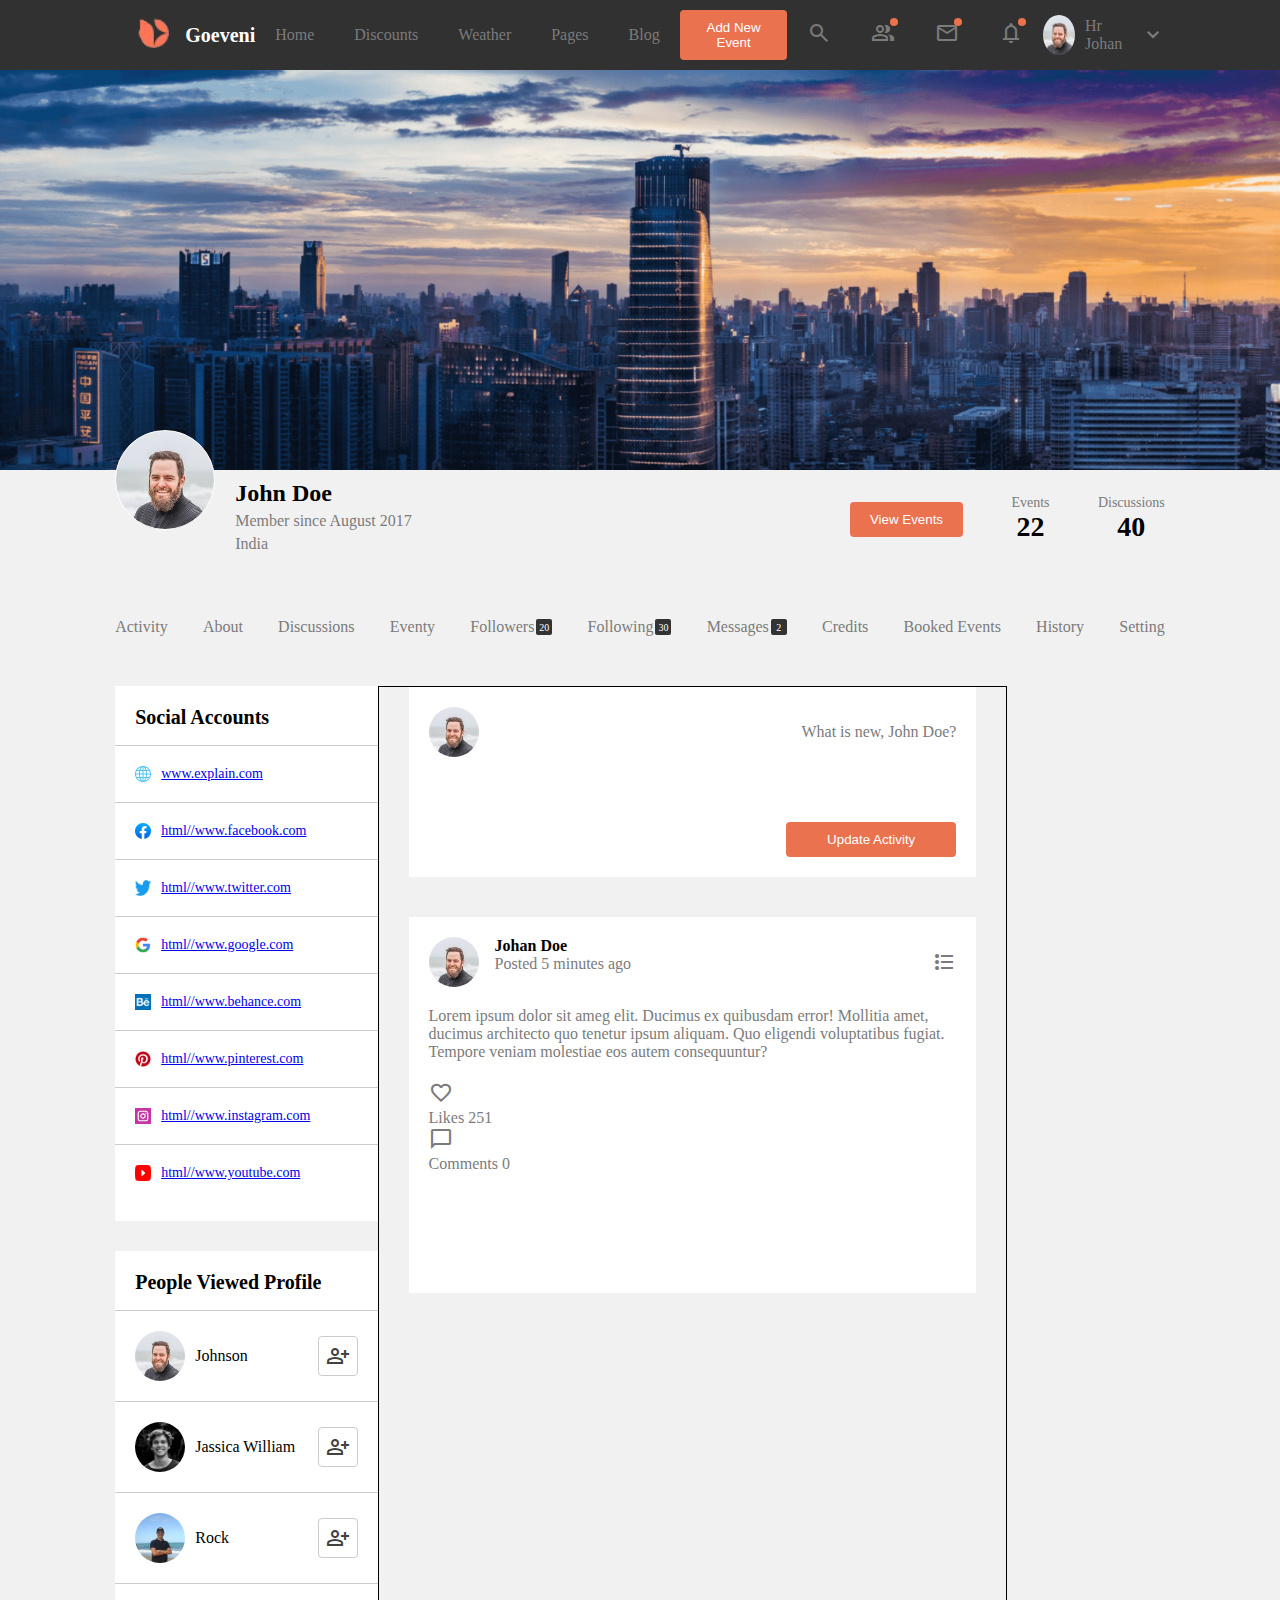
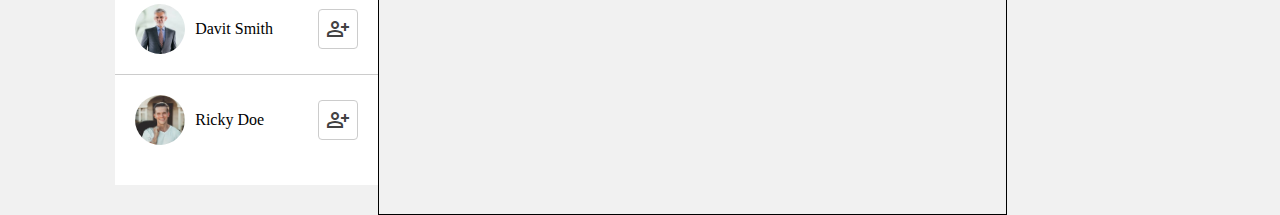
==== web7/index.html @ 12d571eb "Study cases" ====
<!DOCTYPE html>
<html lang="en">
  <head>
    <meta charset="UTF-8" />
    <meta name="viewport" content="width=device-width, initial-scale=1.0" />
    <title>web7</title>
    <link rel="stylesheet" href="assets/styles.css" />
    <link rel="stylesheet" href="assets/color.css" />
    <link
      rel="stylesheet"
      href="https://fonts.googleapis.com/css2?family=Material+Symbols+Outlined:opsz,wght,FILL,GRAD@20..48,100..700,0..1,-50..200"
    />
  </head>
  <body>
    <div class="container">
      <div class="topHeader">
        <div class="header color-1">
          <div class="logo">
            <img src="./assets/images/logo.png" alt="logo" />
            <h1>Goeveni</h1>
          </div>
          <div class="menu">
            <ul class="color-2">
              <li>Home</li>
              <li>Discounts</li>
              <li>Weather</li>
              <li>Pages</li>
              <li>Blog</li>
            </ul>
          </div>
          <div class="button">
            <button>Add New Event</button>
          </div>
          <div class="nav">
            <ul class="color-2">
              <li><span class="material-symbols-outlined"> search </span></li>
              <li>
                <div class="circle"></div>
                <span class="material-symbols-outlined"> group </span>
              </li>
              <li>
                <div class="circle"></div>
                <span class="material-symbols-outlined"> mail </span>
              </li>
              <li>
                <div class="circle"></div>
                <span class="material-symbols-outlined"> notifications </span>
              </li>
            </ul>
          </div>
          <div class="profile color-2">
            <div class="profilePhoto"></div>
            <p>Hr Johan</p>
            <span class="material-symbols-outlined"> keyboard_arrow_down </span>
          </div>
        </div>
      </div>
      <div class="background"></div>
      <div class="middle-container">
        <div class="profile-container">
          <div class="left-side">
            <div class="profilePhoto"></div>
            <div class="profile-info">
              <h1>John Doe</h1>
              <p class="color-2">Member since August 2017</p>
              <p class="color-2">India</p\>
            </div>
          </div>
          <div class="right-side">
            <div class="button-container">
              <button>View Events</button>
            </div>
            <div class="box">
              <p class="color-2">Events</p>
              <h1>22</h1>
            </div>
            <div class="box">
              <p class="color-2">Discussions</p>
              <h1>40</h1>
            </div>
          </div>
        </div>
        <div class="about-container">
          <ul class="color-2">
            <li>Activity</li>
            <li>About</li>
            <li>Discussions</li>
            <li>Eventy</li>
            <li>Followers
              <div class="counter"><p class="color-1">20</p></div>
            </li>
            <li>Following 
              <div class="counter"><p class="color-1">30</p></div>
            </li>
            <li>Messages
              <div class="counter"><p class="color-1">2</p></div>
            </li>
            <li>Credits</li>
            <li>Booked Events</li>
            <li>History</li>
            <li>Setting</li>
          </ul>
        </div>
        <div class="main">
          <div class="left">
                      <div class="left-container">
            <h2>Social Accounts</h2>
            <ul>
              <li><img src="./assets/images/social media/internet-54.png" alt=""><a href="#">www.explain.com</a></li>
              <li><img src="./assets/images/social media/facebook.png" alt=""><a href="#">html//www.facebook.com</a></li>
              <li><img src="./assets/images/social media/twitter.png" alt=""><a href="#">html//www.twitter.com</a></li>
              <li><img src="./assets/images/social media/googlr.png" alt=""><a href="#">html//www.google.com</a></li>
              <li><img src="./assets/images/social media/behance.png" alt=""><a href="#">html//www.behance.com</a></li>
              <li><img src="./assets/images/social media/pinteres.png" alt=""><a href="#">html//www.pinterest.com</a></li>
              <li><img src="./assets/images/social media/instagram.svg" alt=""><a href="#">html//www.instagram.com</a></li>
              <li><img src="./assets/images/social media/YouTube_full-color_icon_(2017).svg.png" alt=""><a href="#">html//www.youtube.com</a></li>
            </ul>
          </div>
                    <div class="left-container left-container-2">
            <h2>People Viewed Profile</h2>
            <ul>
             <li> <div class="box"> <img src="./assets/images/profile/photo.jpg" alt=""> 
              <p>Johnson</p></div>
               <div class="icon"><span class="material-symbols-outlined">
              person_add
              </span></div>
            </li>
            <li>
              <div class="box"> <img src="./assets/images/profile/2.jpg" alt=""> 
                <p>Jassica William</p></div>
               <div class="icon"><span class="material-symbols-outlined">
              person_add
              </span></div>
            </li>
            <li>
              <div class="box">  <img src="./assets/images/profile/3.jpg" alt=""> 
                <p>Rock</p></div>
               <div class="icon"><span class="material-symbols-outlined">
              person_add
              </span></div>
            </li>
            <li>
              <div class="box"><img src="./assets/images/profile/4.jpg" alt=""> <p>Davit Smith</p>
              </div>
               <div class="icon"><span class="material-symbols-outlined">
              person_add
              </span></div>
            </li>
            <li>
              <div class="box"><img src="./assets/images/profile/5.jpg" alt=""> 
                <p>Ricky Doe</p></div>
              
               <div class="icon"><span class="material-symbols-outlined">
              person_add
              </span></div>
            </li>
            </ul>
          </div>
          </div>
        <div class="middle">
          <div class="middle-content">
            <div class="top">
              <img src="./assets/images/profile/photo.jpg" alt="">
              <p class="color-2">What is new, John Doe?</p>
            </div>
            <div class="button-container">
              <button>Update Activity</button>
            </div>
          </div>
               <div class="middle-content">
            <div class="top">
              <div class="profile-info">
                <img src="./assets/images/profile/photo.jpg" alt="">
              <div class="info">
                 <h4>Johan Doe</h4>
              <p class="color-2">Posted 5 minutes ago</p>
              </div>
              </div>
              <span class="material-symbols-outlined color-2">
format_list_bulleted
</span>
            </div>
            <div class="middle-context">
            <p class="color-2">Lorem ipsum dolor sit ameg elit. Ducimus ex quibusdam error! Mollitia amet, ducimus architecto quo tenetur ipsum aliquam. Quo eligendi voluptatibus fugiat. Tempore veniam molestiae eos autem consequuntur?</p>
            </div>
            <div class="bottom">
              <div class="left-side">
                <div class="box">
<span class="material-symbols-outlined color-2">
favorite
</span>                  <p class="color-2">Likes 251</p>
                </div>
                <div class="box">
                  <span class="material-symbols-outlined color-2">
chat_bubble</span>                  <p class="color-2">Comments 0</p>
                </div>
          </div>
            </div>
          </div>
        </div>

        </div>
      </div>
    </div>
  </body>
</html>
---- web7/assets/styles.css ----
* {
  margin: 0;
  padding: 0;
  box-sizing: border-box;
}

.container {
  margin: auto;
  width: 100%;
}

.topHeader {
  background-color: #313131;
}

.header {
  width: 82%;
  margin: auto;
  display: flex;
  align-items: center;
  justify-content: space-between;
  padding: 10px 0px;
}

.header ul {
  display: flex;
  align-items: center;
  justify-content: space-between;
  list-style: none;
  padding: 4px 0px;
}

.header ul li {
  margin-left: 20px;
  margin-right: 20px;
  position: relative;
  cursor: pointer;
}

.header .logo {
  display: flex;
  align-items: center;
}

.header .logo h1 {
  font-size: 20px;
}

.header .logo img {
  width: 70px;
  height: 50px;
}

.header .menu {
  display: flex;
  align-items: center;
}


button {
  width: 100%;
  border: none;
  outline: none;
  background-color: #ea724f;
  color: white;
  padding: 10px 20px;
  border-radius: 4px;
  cursor: pointer;
}

.topHeader .header .nav .circle {
  width: 8px;
  height: 8px;
  background-color: #ea724f;
  border-radius: 50%;
  position: absolute;
  right: -3px;
  top: -3px;
}
.header .profile {
  display: flex;
  align-items: center;
  justify-content: space-between;
  gap: 10px;
}

.header .profile .profilePhoto {
  background-image: url("./images/profile/photo.jpg");
  background-position: center;
  background-size: cover;
  width: 40px;
  height: 40px;
  border-radius: 50%;
}

.background {
  background-image: url("./images/backgorund.png");
  background-position: center;
  background-size: cover;
  width: 100%;
  height: 100%;
  padding: 200px 0px;
}

.middle-container {
  width: 100%;
  background-color: #f1f1f1;
}

.middle-container .profile-container {
  width: 82%;
  margin: auto;
  display: flex;
  align-items: center;
  justify-content: space-between;
  position: relative;
  padding: 10px 0px;
}

.middle-container .profile-container .right-side {
  display: flex;
  align-items: center;
  justify-content: space-between;
  width: 30%;
}

.middle-container .profile-container .right-side .box {
  display: flex;
  flex-direction: column;
  align-items: center;
}

.middle-container .profile-container .right-side .box {
  font-size: 14px;
}

.middle-container .profile-container .profilePhoto {
  background-image: url("./images/profile/photo.jpg");
  background-position: center;
  background-size: cover;
  width: 100px;
  height: 100px;
  border-radius: 50%;
  border: 1px solid white;
  position: absolute;
  top: -40px;
}
.middle-container .profile-container .profile-info {
  margin-left: 120px;
}

.middle-container .profile-container .profile-info p {
  margin: 5px 0px;
}

.middle-container .profile-container .profile-info h1 {
  font-size: 24px;
}

.middle-container .about-container {
  padding: 50px 0px;
  margin: auto;
  width: 82%;
}

.middle-container .about-container ul {
  list-style: none;
  display: flex;
  justify-content: space-between;
  align-items: center;
  margin: auto;
}
.middle-container .about-container ul li {
  display: flex;
  justify-content: space-between;
  align-items: center;
  cursor: pointer;
}

.about-container ul li:hover {
  color: #424242;
  border-bottom: 1px solid black;
}

.middle-container .about-container ul li .counter {
  display: flex;
  justify-content: center;
  align-items: center;
  background-color: #333333;
  width: 16px;
  height: 16px;
  border-radius: 2px;
  margin-left: 2px;
}

.middle-container .about-container ul li .counter p {
  font-size: 10px;
}

/* main */
.main {
  display: flex;
  width: 82%;
  margin: auto;
}


.left {
  width: 25%;
}
/* left continaer */
.middle-container .main .left .left-container {
  /* width: 25%; */
  padding: 20px 0px;
  background-color: white;
  margin-bottom: 30px;
}

.middle-container .main .left .left-container ul {
  list-style: none;
}

.middle-container .main .left .left-container li {
  padding: 20px 20px;
  border-top: 1px solid #cccccc;
  display: flex;
  align-items: center;
  
}

.middle-container .main .left .left-container h2 {
  font-size: 20px;
  margin-bottom: 16px;
  padding: 0px 20px;
}

.middle-container .main .left .left-container li a {
  font-size: 14px;
}

.middle-container .main .left .left-container li img {
  width: 16px;
  height: 16px;
  margin-right: 10px;
}

/* second left conintaer */

.middle-container .main .left .left-container-2 li {
  justify-content: space-between;
}

.middle-container .main .left .left-container-2 li .box {
  display: flex;
  align-items: center;
}

.middle-container .main .left .left-container-2 li .icon {
  width: 40px;
  height: 40px;
  color: #424242;
  border: 1px solid #cccccc;
  border-radius: 4px;
  display: flex;
  align-items: center;
  justify-content: center;
}


.middle-container .main .left .left-container-2 li .icon:hover {
    color: white;
    background-color: #ea724f;
    border: 1px solid white;
}

.middle-container .main .left .left-container-2 li .box img {
  width: 50px;
  height: 50px;
  border-radius: 50%;
}

/* middle content */


.middle-container .main .middle {
  width: 60%;
  padding: 0px 30px;
  border: 1px solid black;
}

.middle-container .main .middle .middle-content {
  padding: 20px 20px 120px 20px;
  background-color: white;
  position: relative;
  margin-bottom: 40px;
}

.middle-container .main .middle .middle-content .top {
  display: flex;
  align-items: center;
}


.middle-container .main .middle .middle-content .top img {
  width: 50px;
  height: 50px;
  border-radius: 50%;
  margin-right: 16px;
}


.middle-container .main .middle .middle-content .button-container {
  display: flex;
  width: 30%;
  justify-content: flex-end;
  position: absolute;
  bottom: 20px;
  right: 20px;
}



.middle-container .main .middle .middle-content .middle-context {
  margin: 20px 0px;
}


.middle-container .main .middle .middle-content .top .profile-info {
  display: flex;
}
.middle-container .main .middle .middle-content .top {
  display: flex;
  justify-content: space-between;
  align-items: center;

}
---- web7/assets/color.css ----
.color-1 {
  color: white;
  font-weight: 100;
}

.color-2 {
  color: #7b7b7b;
}
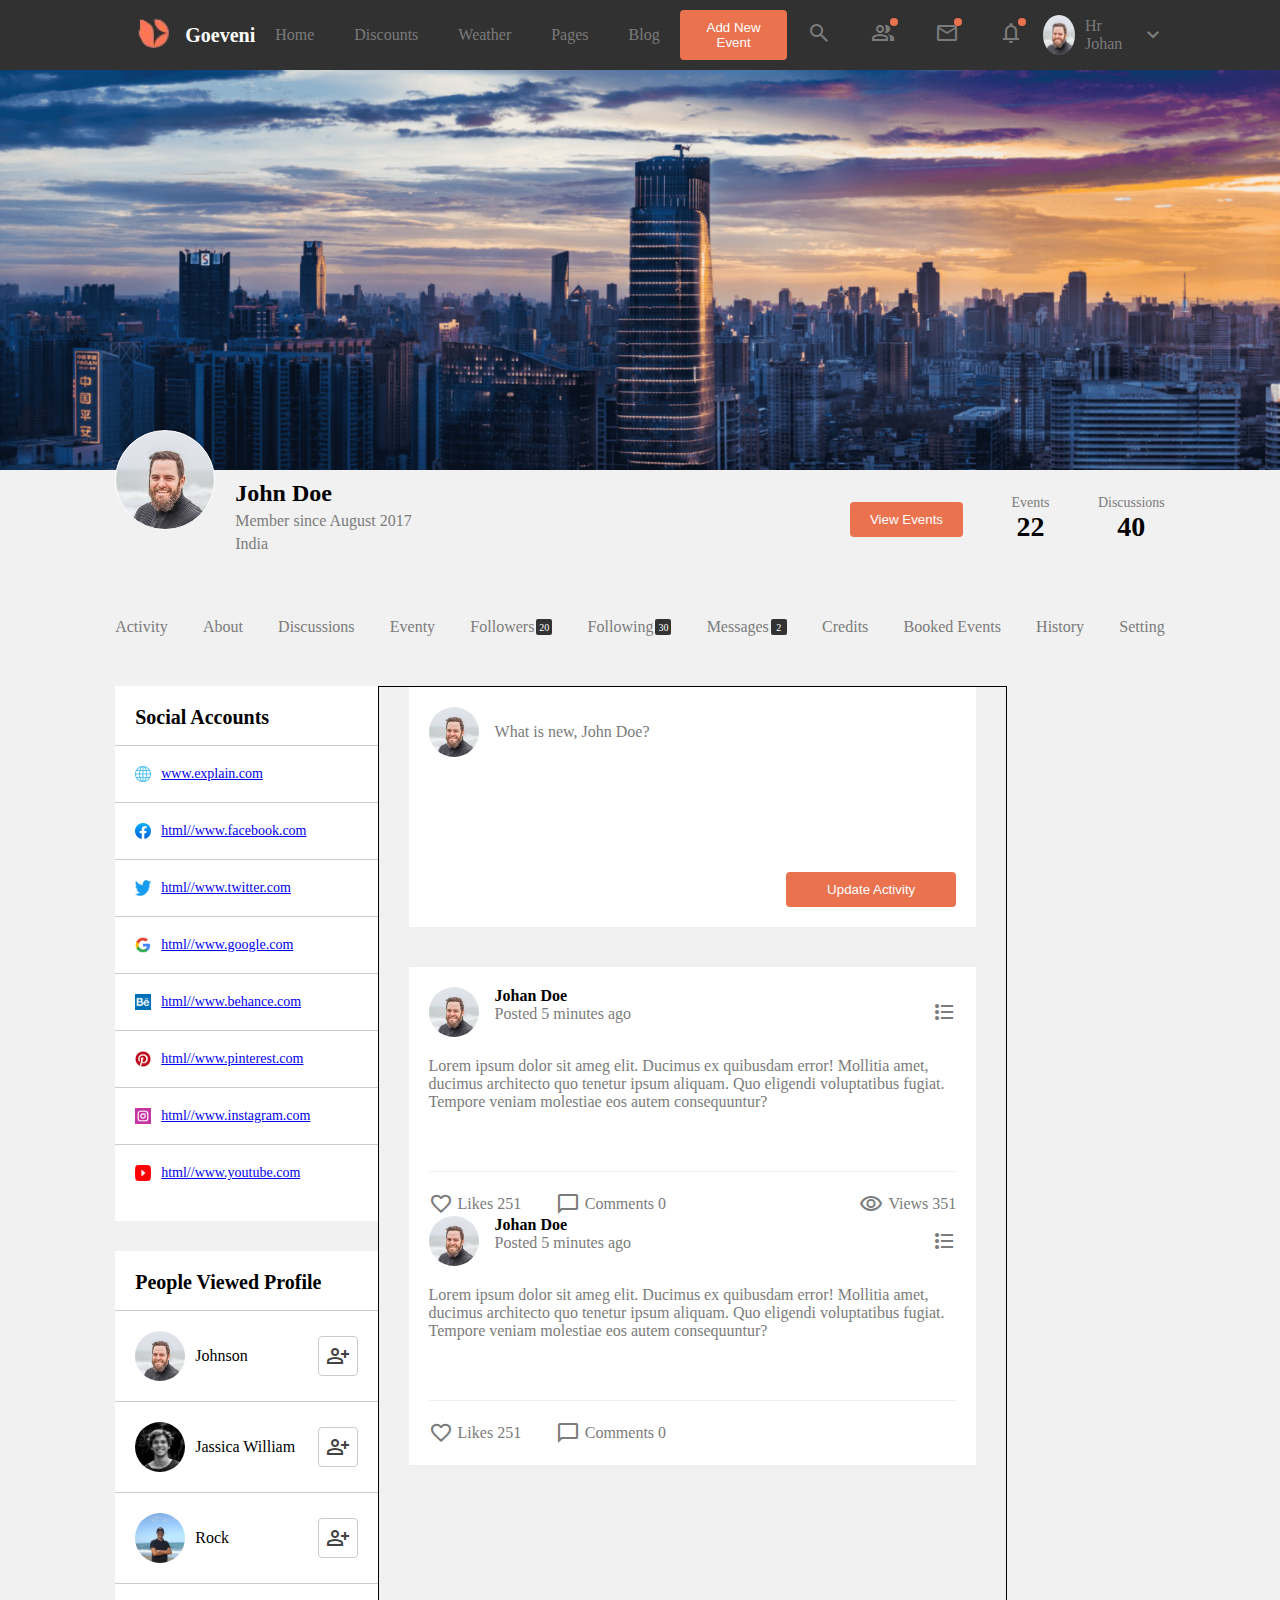
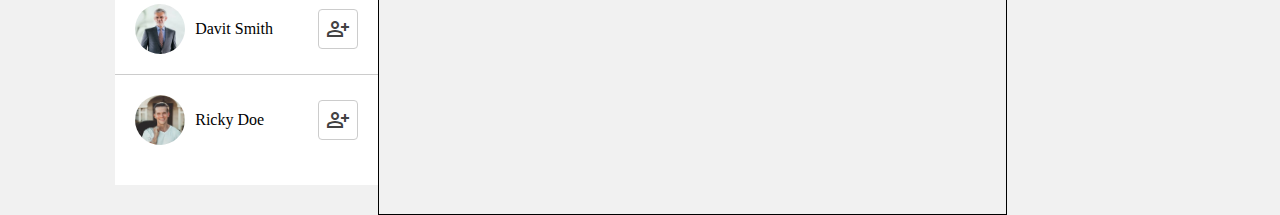
==== commit 2084f664: "update" ====
--- a/web7/index.html
+++ b/web7/index.html
@@ -158,8 +158,8 @@
           </div>
           </div>
         <div class="middle">
-          <div class="middle-content">
-            <div class="top">
+          <div class="middle-content padding">
+            <div class="top margin ">
               <img src="./assets/images/profile/photo.jpg" alt="">
               <p class="color-2">What is new, John Doe?</p>
             </div>
@@ -167,8 +167,8 @@
               <button>Update Activity</button>
             </div>
           </div>
-               <div class="middle-content">
-            <div class="top">
+          <div class="middle-content">
+            <div class="top top-2">
               <div class="profile-info">
                 <img src="./assets/images/profile/photo.jpg" alt="">
               <div class="info">
@@ -176,29 +176,58 @@
               <p class="color-2">Posted 5 minutes ago</p>
               </div>
               </div>
-              <span class="material-symbols-outlined color-2">
-format_list_bulleted
-</span>
+              <span class="material-symbols-outlined color-2">format_list_bulleted</span>
             </div>
             <div class="middle-context">
             <p class="color-2">Lorem ipsum dolor sit ameg elit. Ducimus ex quibusdam error! Mollitia amet, ducimus architecto quo tenetur ipsum aliquam. Quo eligendi voluptatibus fugiat. Tempore veniam molestiae eos autem consequuntur?</p>
             </div>
-            <div class="bottom">
+            <div class="bottom color-2">
               <div class="left-side">
                 <div class="box">
-<span class="material-symbols-outlined color-2">
-favorite
-</span>                  <p class="color-2">Likes 251</p>
-                </div>
-                <div class="box">
-                  <span class="material-symbols-outlined color-2">
-chat_bubble</span>                  <p class="color-2">Comments 0</p>
-                </div>
-          </div>
-            </div>
-          </div>
-        </div>
-
+                        <span class="material-symbols-outlined color-2">
+                          favorite</span>
+                          <p class="color-2">Likes 251</p>
+                </div>
+                <div class="box">
+                  <span class="material-symbols-outlined color-2">chat_bubble</span>
+                  <p class="color-2">Comments 0</p>
+                </div>
+          </div>
+          <div class="right-side">
+            <div class="box"><span class="material-symbols-outlined">visibility</span>
+              <p>Views 351</p>
+            </div>
+          </div>
+            </div>
+            <!-- third card  -->
+            <div class="top top-2">
+              <div class="profile-info">
+                <img src="./assets/images/profile/photo.jpg" alt="">
+              <div class="info">
+                 <h4>Johan Doe</h4>
+              <p class="color-2">Posted 5 minutes ago</p>
+              </div>
+              </div>
+              <span class="material-symbols-outlined color-2">format_list_bulleted</span>
+            </div>
+            <div class="middle-context">
+            <p class="color-2">Lorem ipsum dolor sit ameg elit. Ducimus ex quibusdam error! Mollitia amet, ducimus architecto quo tenetur ipsum aliquam. Quo eligendi voluptatibus fugiat. Tempore veniam molestiae eos autem consequuntur?</p>
+            </div>
+            <div class="bottom color-2">
+              <div class="left-side">
+                <div class="box">
+                        <span class="material-symbols-outlined color-2">
+                          favorite</span>
+                          <p class="color-2">Likes 251</p>
+                </div>
+                <div class="box">
+                  <span class="material-symbols-outlined color-2">chat_bubble</span>
+                  <p class="color-2">Comments 0</p>
+                </div>
+          </div>
+          
+          </div>
+        </div>
         </div>
       </div>
     </div>
--- a/web7/assets/styles.css
+++ b/web7/assets/styles.css
@@ -210,7 +210,6 @@
 }
 /* left continaer */
 .middle-container .main .left .left-container {
-  /* width: 25%; */
   padding: 20px 0px;
   background-color: white;
   margin-bottom: 30px;
@@ -225,7 +224,11 @@
   border-top: 1px solid #cccccc;
   display: flex;
   align-items: center;
-  
+}
+
+.middle-container .main .left .left-container-2 li {
+    justify-content: space-between;
+
 }
 
 .middle-container .main .left .left-container h2 {
@@ -246,7 +249,8 @@
 
 /* second left conintaer */
 
-.middle-container .main .left .left-container-2 li {
+
+ .middle-container .main .middle .middle-content .top-2 {
   justify-content: space-between;
 }
 
@@ -289,15 +293,25 @@
 }
 
 .middle-container .main .middle .middle-content {
-  padding: 20px 20px 120px 20px;
+  padding: 20px 20px 20px 20px;
   background-color: white;
   position: relative;
   margin-bottom: 40px;
 }
 
+.middle-container .main .middle .middle-content .padding {
+  padding: 20px 20px 140px 20px;
+
+}
+
 .middle-container .main .middle .middle-content .top {
   display: flex;
   align-items: center;
+}
+
+.margin {
+  margin-bottom: 150px;
+
 }
 
 
@@ -319,9 +333,12 @@
 }
 
 
+/* second card */
+
 
 .middle-container .main .middle .middle-content .middle-context {
-  margin: 20px 0px;
+  margin-top: 20px;
+  margin-bottom: 60px;
 }
 
 
@@ -330,10 +347,45 @@
 }
 .middle-container .main .middle .middle-content .top {
   display: flex;
-  justify-content: space-between;
-  align-items: center;
-
-}
-
+  align-items: center;
+
+}
+
+.middle-container .main .middle .middle-content .bottom {
+  display: flex;
+  align-items: center;
+  justify-content: space-between;
+  border-top: 1px solid #f1f1f1;
+  padding-top: 20px;
+}
+
+.middle-container .main .middle .middle-content .bottom .right-side {
+  display: flex;
+  align-items: center;
+  justify-content: space-between;
+
+}
+
+.middle-container .main .middle .middle-content .bottom .left-side {
+  display: flex;
+  align-items: center;
+  justify-content: space-between;
+  width: 45%;
+}
+
+.middle-container .main .middle .middle-content .bottom .left-side span {
+  margin-right: 5px;
+}
+
+.middle-container .main .middle .middle-content .bottom .right-side span {
+  margin-right: 5px;
+}
+
+
+.middle-container .main .middle .middle-content .bottom .box {
+  display: flex;
+  align-items: center;
+
+}
 
  
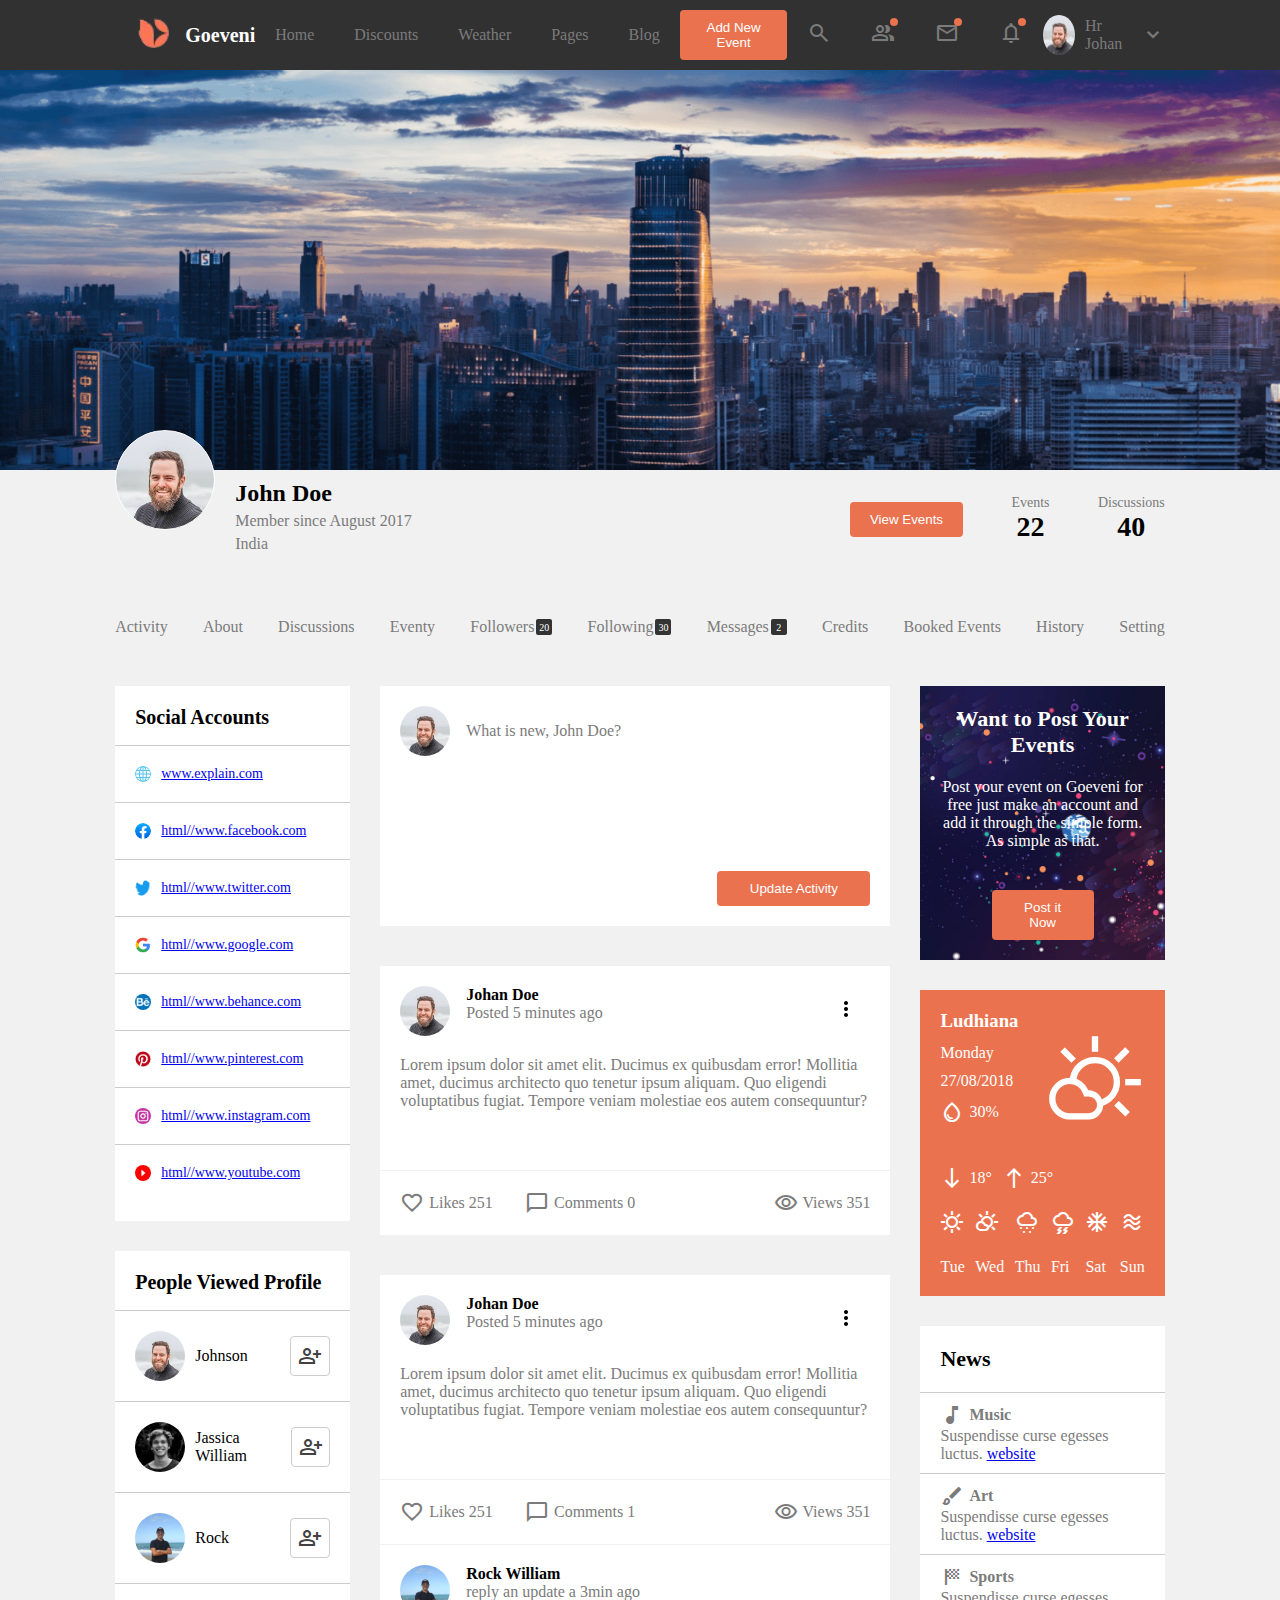
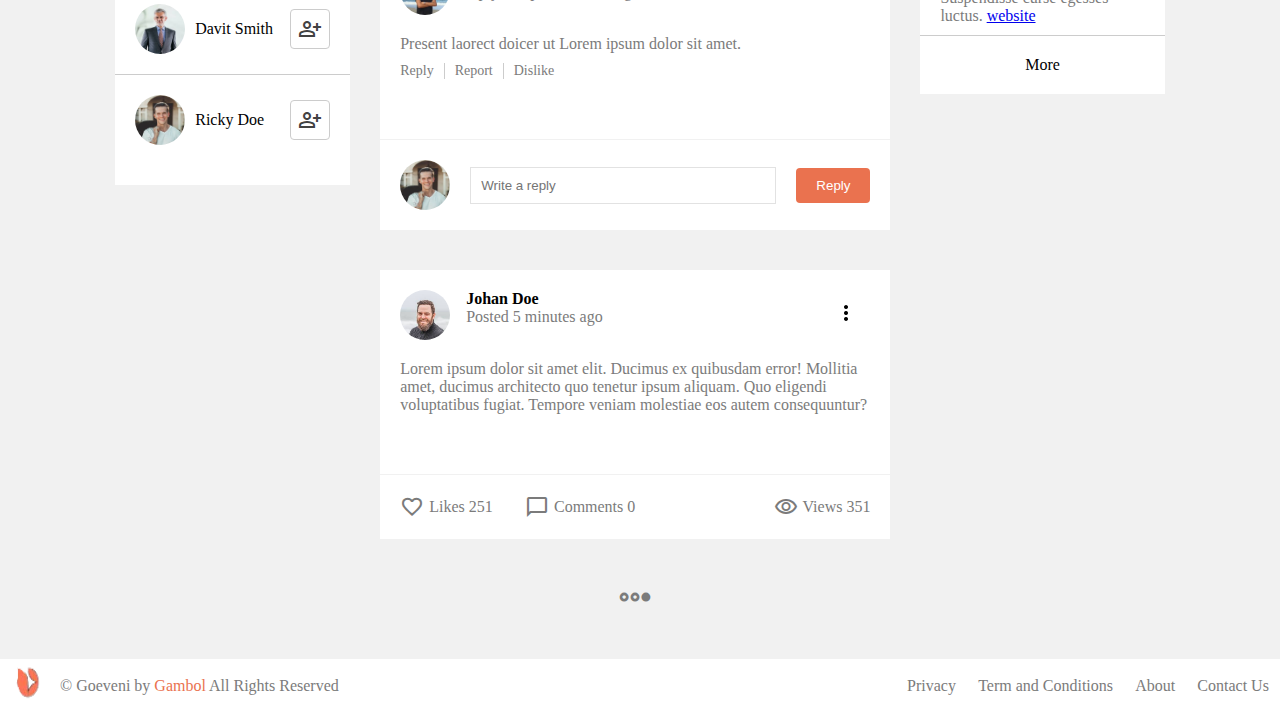
==== commit 242ca31b: "Update" ====
--- a/web7/index.html
+++ b/web7/index.html
@@ -33,25 +33,25 @@
           </div>
           <div class="nav">
             <ul class="color-2">
-              <li><span class="material-symbols-outlined"> search </span></li>
+              <li><span class="material-symbols-outlined">search</span></li>
               <li>
                 <div class="circle"></div>
-                <span class="material-symbols-outlined"> group </span>
+                <span class="material-symbols-outlined">group</span>
               </li>
               <li>
                 <div class="circle"></div>
-                <span class="material-symbols-outlined"> mail </span>
+                <span class="material-symbols-outlined">mail</span>
               </li>
               <li>
                 <div class="circle"></div>
-                <span class="material-symbols-outlined"> notifications </span>
+                <span class="material-symbols-outlined">notifications</span>
               </li>
             </ul>
           </div>
           <div class="profile color-2">
             <div class="profilePhoto"></div>
             <p>Hr Johan</p>
-            <span class="material-symbols-outlined"> keyboard_arrow_down </span>
+            <span class="material-symbols-outlined">keyboard_arrow_down</span>
           </div>
         </div>
       </div>
@@ -63,7 +63,7 @@
             <div class="profile-info">
               <h1>John Doe</h1>
               <p class="color-2">Member since August 2017</p>
-              <p class="color-2">India</p\>
+              <p class="color-2">India</p>
             </div>
           </div>
           <div class="right-side">
@@ -86,13 +86,16 @@
             <li>About</li>
             <li>Discussions</li>
             <li>Eventy</li>
-            <li>Followers
+            <li>
+              Followers
               <div class="counter"><p class="color-1">20</p></div>
             </li>
-            <li>Following 
+            <li>
+              Following
               <div class="counter"><p class="color-1">30</p></div>
             </li>
-            <li>Messages
+            <li>
+              Messages
               <div class="counter"><p class="color-1">2</p></div>
             </li>
             <li>Credits</li>
@@ -103,132 +106,430 @@
         </div>
         <div class="main">
           <div class="left">
-                      <div class="left-container">
-            <h2>Social Accounts</h2>
+            <div class="left-container">
+              <h2>Social Accounts</h2>
+              <ul>
+                <li>
+                  <img
+                    src="./assets/images/social media/internet-54.png"
+                    alt=""
+                  /><a href="#">www.explain.com</a>
+                </li>
+                <li>
+                  <img
+                    src="./assets/images/social media/facebook.png"
+                    alt=""
+                  /><a href="#">html//www.facebook.com</a>
+                </li>
+                <li>
+                  <img
+                    src="./assets/images/social media/twitter.png"
+                    alt=""
+                  /><a href="#">html//www.twitter.com</a>
+                </li>
+                <li>
+                  <img src="./assets/images/social media/googlr.png" alt="" /><a
+                    href="#"
+                    >html//www.google.com</a
+                  >
+                </li>
+                <li>
+                  <img
+                    src="./assets/images/social media/behance.png"
+                    alt=""
+                  /><a href="#">html//www.behance.com</a>
+                </li>
+                <li>
+                  <img
+                    src="./assets/images/social media/pinteres.png"
+                    alt=""
+                  /><a href="#">html//www.pinterest.com</a>
+                </li>
+                <li>
+                  <img
+                    src="./assets/images/social media/instagram.svg"
+                    alt=""
+                  /><a href="#">html//www.instagram.com</a>
+                </li>
+                <li>
+                  <img
+                    src="./assets/images/social media/YouTube_full-color_icon_(2017).svg.png"
+                    alt=""
+                  /><a href="#">html//www.youtube.com</a>
+                </li>
+              </ul>
+            </div>
+            <div class="left-container left-container-2">
+              <h2>People Viewed Profile</h2>
+              <ul>
+                <li>
+                  <div class="box">
+                    <img src="./assets/images/profile/photo.jpg" alt="" />
+                    <p>Johnson</p>
+                  </div>
+                  <div class="icon">
+                    <span class="material-symbols-outlined">person_add</span>
+                  </div>
+                </li>
+                <li>
+                  <div class="box">
+                    <img src="./assets/images/profile/2.jpg" alt="" />
+                    <p>Jassica William</p>
+                  </div>
+                  <div class="icon">
+                    <span class="material-symbols-outlined">person_add</span>
+                  </div>
+                </li>
+                <li>
+                  <div class="box">
+                    <img src="./assets/images/profile/3.jpg" alt="" />
+                    <p>Rock</p>
+                  </div>
+                  <div class="icon">
+                    <span class="material-symbols-outlined">person_add</span>
+                  </div>
+                </li>
+                <li>
+                  <div class="box">
+                    <img src="./assets/images/profile/4.jpg" alt="" />
+                    <p>Davit Smith</p>
+                  </div>
+                  <div class="icon">
+                    <span class="material-symbols-outlined">person_add</span>
+                  </div>
+                </li>
+                <li>
+                  <div class="box">
+                    <img src="./assets/images/profile/5.jpg" alt="" />
+                    <p>Ricky Doe</p>
+                  </div>
+                  <div class="icon">
+                    <span class="material-symbols-outlined">person_add</span>
+                  </div>
+                </li>
+              </ul>
+            </div>
+          </div>
+          <div class="middle">
+            <div class="middle-content padding">
+              <div class="top margin">
+                <img src="./assets/images/profile/photo.jpg" alt="" />
+                <p class="color-2">What is new, John Doe?</p>
+              </div>
+              <div class="button-container">
+                <button>Update Activity</button>
+              </div>
+            </div>
+            <div class="middle-content">
+              <div class="top top-2">
+                <div class="profile-info">
+                  <img src="./assets/images/profile/photo.jpg" alt="" />
+                  <div class="info">
+                    <h4>Johan Doe</h4>
+                    <p class="color-2">Posted 5 minutes ago</p>
+                  </div>
+                </div>
+                <div class="bullets">
+                  <img src="./assets/images/icons/61140.png" alt="" />
+                </div>
+              </div>
+              <div class="middle-context">
+                <p class="color-2">
+                  Lorem ipsum dolor sit amet elit. Ducimus ex quibusdam error!
+                  Mollitia amet, ducimus architecto quo tenetur ipsum aliquam.
+                  Quo eligendi voluptatibus fugiat. Tempore veniam molestiae eos
+                  autem consequuntur?
+                </p>
+              </div>
+              <div class="bottom color-2">
+                <div class="left-side">
+                  <div class="box">
+                    <span class="material-symbols-outlined color-2"
+                      >favorite</span
+                    >
+                    <p class="color-2">Likes 251</p>
+                  </div>
+                  <div class="box">
+                    <span class="material-symbols-outlined color-2"
+                      >chat_bubble</span
+                    >
+                    <p class="color-2">Comments 0</p>
+                  </div>
+                </div>
+                <div class="right-side">
+                  <div class="box">
+                    <span class="material-symbols-outlined">visibility</span>
+                    <p>Views 351</p>
+                  </div>
+                </div>
+              </div>
+            </div>
+            <div class="middle-content">
+              <div class="top top-2">
+                <div class="profile-info">
+                  <img src="./assets/images/profile/photo.jpg" alt="" />
+                  <div class="info">
+                    <h4>Johan Doe</h4>
+                    <p class="color-2">Posted 5 minutes ago</p>
+                  </div>
+                </div>
+                <div class="bullets">
+                  <img src="./assets/images/icons/61140.png" alt="" />
+                </div>
+              </div>
+              <div class="middle-context">
+                <p class="color-2">
+                  Lorem ipsum dolor sit amet elit. Ducimus ex quibusdam error!
+                  Mollitia amet, ducimus architecto quo tenetur ipsum aliquam.
+                  Quo eligendi voluptatibus fugiat. Tempore veniam molestiae eos
+                  autem consequuntur?
+                </p>
+              </div>
+              <div class="bottom bottom-padding color-2">
+                <div class="left-side">
+                  <div class="box">
+                    <span class="material-symbols-outlined color-2"
+                      >favorite</span
+                    >
+                    <p class="color-2">Likes 251</p>
+                  </div>
+                  <div class="box">
+                    <span class="material-symbols-outlined color-2"
+                      >chat_bubble</span
+                    >
+                    <p class="color-2">Comments 1</p>
+                  </div>
+                </div>
+                <div class="right-side">
+                  <div class="box">
+                    <span class="material-symbols-outlined">visibility</span>
+                    <p>Views 351</p>
+                  </div>
+                </div>
+              </div>
+              <div class="second-content">
+                <div class="top top-2">
+                  <div class="profile-info">
+                    <img src="./assets/images/profile/3.jpg" alt="" />
+                    <div class="info">
+                      <h4>Rock William</h4>
+                      <p class="color-2">reply an update a 3min ago</p>
+                    </div>
+                  </div>
+                </div>
+                <div class="middle-context">
+                  <p class="color-2">
+                    Present laorect doicer ut Lorem ipsum dolor sit amet.
+                  </p>
+                  <ul class="color-2">
+                    <li>Reply</li>
+                    <li class="li-middle">Report</li>
+                    <li>Dislike</li>
+                  </ul>
+                </div>
+                <div class="bottom color-2">
+                  <div class="reply-container">
+                    <div class="box">
+                      <img src="./assets/images/profile/5.jpg" alt="" />
+                    </div>
+                    <input type="text" placeholder="Write a reply" />
+                    <div class="button-container2">
+                      <button>Reply</button>
+                    </div>
+                  </div>
+                </div>
+              </div>
+            </div>
+            <div class="middle-content">
+              <div class="top top-2">
+                <div class="profile-info">
+                  <img src="./assets/images/profile/photo.jpg" alt="" />
+                  <div class="info">
+                    <h4>Johan Doe</h4>
+                    <p class="color-2">Posted 5 minutes ago</p>
+                  </div>
+                </div>
+                <div class="bullets">
+                  <img src="./assets/images/icons/61140.png" alt="" />
+                </div>
+              </div>
+              <div class="middle-context">
+                <p class="color-2">
+                  Lorem ipsum dolor sit amet elit. Ducimus ex quibusdam error!
+                  Mollitia amet, ducimus architecto quo tenetur ipsum aliquam.
+                  Quo eligendi voluptatibus fugiat. Tempore veniam molestiae eos
+                  autem consequuntur?
+                </p>
+              </div>
+              <div class="bottom color-2">
+                <div class="left-side">
+                  <div class="box">
+                    <span class="material-symbols-outlined color-2"
+                      >favorite</span
+                    >
+                    <p class="color-2">Likes 251</p>
+                  </div>
+                  <div class="box">
+                    <span class="material-symbols-outlined color-2"
+                      >chat_bubble</span
+                    >
+                    <p class="color-2">Comments 0</p>
+                  </div>
+                </div>
+                <div class="right-side">
+                  <div class="box">
+                    <span class="material-symbols-outlined">visibility</span>
+                    <p>Views 351</p>
+                  </div>
+                </div>
+              </div>
+            </div>
+            <div class="scroll">
+              <span class="material-symbols-outlined color-2"> steppers </span>
+            </div>
+          </div>
+          <div class="right">
+            <div class="card card-1 color-1">
+              <div class="bg bg-1">
+                <h2>Want to Post Your Events</h2>
+                <p>
+                  Post your event on Goeveni for free just make an account and
+                  add it through the simple form. As simple as that.
+                </p>
+                <div class="button-container">
+                  <button>Post it Now</button>
+                </div>
+              </div>
+            </div>
+            <div class="card color-1">
+              <div class="bg bg-2">
+                <h3>Ludhiana</h3>
+                <div class="card-top">
+                  <div class="left-side">
+                    <ul>
+                      <li>Monday</li>
+                      <li>27/08/2018</li>
+                      <li class="center">
+                        <span class="material-symbols-outlined">
+                          water_drop
+                        </span>
+                        30%
+                      </li>
+                    </ul>
+                  </div>
+                  <div class="right-side">
+                    <span class="material-symbols-outlined">
+                      partly_cloudy_day
+                    </span>
+                  </div>
+                </div>
+                <div class="card-middle">
+                  <div class="left-side">
+                    <ul>
+                      <li class="center">
+                        <span class="material-symbols-outlined"> south </span>
+                        18°
+                      </li>
+                      <li class="center">
+                        <span class="material-symbols-outlined"> north </span>
+                        25°
+                      </li>
+                    </ul>
+                  </div>
+                </div>
+                <div class="bottom bottom-2">
+                  <div class="box">
+                    <span class="material-symbols-outlined"> clear_day </span>
+                    <p>Tue</p>
+                  </div>
+                  <div class="box">
+                    <span class="material-symbols-outlined">
+                      partly_cloudy_day
+                    </span>
+                    <p>Wed</p>
+                  </div>
+                  <div class="box">
+                    <span class="material-symbols-outlined">
+                      cloudy_snowing
+                    </span>
+                    <p>Thu</p>
+                  </div>
+                  <div class="box">
+                    <span class="material-symbols-outlined">
+                      thunderstorm
+                    </span>
+                    <p>Fri</p>
+                  </div>
+                  <div class="box">
+                    <span class="material-symbols-outlined"> ac_unit </span>
+                    <p>Sat</p>
+                  </div>
+                  <div class="box">
+                    <span class="material-symbols-outlined"> airwave </span>
+                    <p>Sun</p>
+                  </div>
+                </div>
+              </div>
+            </div>
+            <div class="card card-3">
+              <div class="bg bg-3">
+                <h2>News</h2>
+                <ul class="color-2">
+                  <li>
+                    <div class="top">
+                      <span class="material-symbols-outlined">
+                        music_note
+                      </span>
+                      <h4>Music</h4>
+                    </div>
+                    <p>
+                      Suspendisse curse egesses luctus. <a href="#">website</a>
+                    </p>
+                  </li>
+                  <li>
+                    <div class="top">
+                      <span class="material-symbols-outlined"> brush </span>
+                      <h4>Art</h4>
+                    </div>
+                    <p>
+                      Suspendisse curse egesses luctus. <a href="#">website</a>
+                    </p>
+                  </li>
+                  <li>
+                    <div class="top">
+                      <span class="material-symbols-outlined">
+                        sports_score
+                      </span>
+                      <h4>Sports</h4>
+                    </div>
+                    <p>
+                      Suspendisse curse egesses luctus. <a href="#">website</a>
+                    </p>
+                  </li>
+                </ul>
+                <div class="bottom bottom-3">
+                  <p>More</p>
+                </div>
+              </div>
+            </div>
+          </div>
+        </div>
+        <footer class="color-2">
+          <div class="left-side">
+            <div class="logo">
+              <img src="./assets/images/logo.png" alt="logo" />
+            </div>
+            <p>© Goeveni by <span>Gambol</span> All Rights Reserved</p>
+          </div>
+          <div class="right-side">
             <ul>
-              <li><img src="./assets/images/social media/internet-54.png" alt=""><a href="#">www.explain.com</a></li>
-              <li><img src="./assets/images/social media/facebook.png" alt=""><a href="#">html//www.facebook.com</a></li>
-              <li><img src="./assets/images/social media/twitter.png" alt=""><a href="#">html//www.twitter.com</a></li>
-              <li><img src="./assets/images/social media/googlr.png" alt=""><a href="#">html//www.google.com</a></li>
-              <li><img src="./assets/images/social media/behance.png" alt=""><a href="#">html//www.behance.com</a></li>
-              <li><img src="./assets/images/social media/pinteres.png" alt=""><a href="#">html//www.pinterest.com</a></li>
-              <li><img src="./assets/images/social media/instagram.svg" alt=""><a href="#">html//www.instagram.com</a></li>
-              <li><img src="./assets/images/social media/YouTube_full-color_icon_(2017).svg.png" alt=""><a href="#">html//www.youtube.com</a></li>
+              <li>Privacy</li>
+              <li>Term and Conditions</li>
+              <li>About</li>
+              <li>Contact Us</li>
             </ul>
           </div>
-                    <div class="left-container left-container-2">
-            <h2>People Viewed Profile</h2>
-            <ul>
-             <li> <div class="box"> <img src="./assets/images/profile/photo.jpg" alt=""> 
-              <p>Johnson</p></div>
-               <div class="icon"><span class="material-symbols-outlined">
-              person_add
-              </span></div>
-            </li>
-            <li>
-              <div class="box"> <img src="./assets/images/profile/2.jpg" alt=""> 
-                <p>Jassica William</p></div>
-               <div class="icon"><span class="material-symbols-outlined">
-              person_add
-              </span></div>
-            </li>
-            <li>
-              <div class="box">  <img src="./assets/images/profile/3.jpg" alt=""> 
-                <p>Rock</p></div>
-               <div class="icon"><span class="material-symbols-outlined">
-              person_add
-              </span></div>
-            </li>
-            <li>
-              <div class="box"><img src="./assets/images/profile/4.jpg" alt=""> <p>Davit Smith</p>
-              </div>
-               <div class="icon"><span class="material-symbols-outlined">
-              person_add
-              </span></div>
-            </li>
-            <li>
-              <div class="box"><img src="./assets/images/profile/5.jpg" alt=""> 
-                <p>Ricky Doe</p></div>
-              
-               <div class="icon"><span class="material-symbols-outlined">
-              person_add
-              </span></div>
-            </li>
-            </ul>
-          </div>
-          </div>
-        <div class="middle">
-          <div class="middle-content padding">
-            <div class="top margin ">
-              <img src="./assets/images/profile/photo.jpg" alt="">
-              <p class="color-2">What is new, John Doe?</p>
-            </div>
-            <div class="button-container">
-              <button>Update Activity</button>
-            </div>
-          </div>
-          <div class="middle-content">
-            <div class="top top-2">
-              <div class="profile-info">
-                <img src="./assets/images/profile/photo.jpg" alt="">
-              <div class="info">
-                 <h4>Johan Doe</h4>
-              <p class="color-2">Posted 5 minutes ago</p>
-              </div>
-              </div>
-              <span class="material-symbols-outlined color-2">format_list_bulleted</span>
-            </div>
-            <div class="middle-context">
-            <p class="color-2">Lorem ipsum dolor sit ameg elit. Ducimus ex quibusdam error! Mollitia amet, ducimus architecto quo tenetur ipsum aliquam. Quo eligendi voluptatibus fugiat. Tempore veniam molestiae eos autem consequuntur?</p>
-            </div>
-            <div class="bottom color-2">
-              <div class="left-side">
-                <div class="box">
-                        <span class="material-symbols-outlined color-2">
-                          favorite</span>
-                          <p class="color-2">Likes 251</p>
-                </div>
-                <div class="box">
-                  <span class="material-symbols-outlined color-2">chat_bubble</span>
-                  <p class="color-2">Comments 0</p>
-                </div>
-          </div>
-          <div class="right-side">
-            <div class="box"><span class="material-symbols-outlined">visibility</span>
-              <p>Views 351</p>
-            </div>
-          </div>
-            </div>
-            <!-- third card  -->
-            <div class="top top-2">
-              <div class="profile-info">
-                <img src="./assets/images/profile/photo.jpg" alt="">
-              <div class="info">
-                 <h4>Johan Doe</h4>
-              <p class="color-2">Posted 5 minutes ago</p>
-              </div>
-              </div>
-              <span class="material-symbols-outlined color-2">format_list_bulleted</span>
-            </div>
-            <div class="middle-context">
-            <p class="color-2">Lorem ipsum dolor sit ameg elit. Ducimus ex quibusdam error! Mollitia amet, ducimus architecto quo tenetur ipsum aliquam. Quo eligendi voluptatibus fugiat. Tempore veniam molestiae eos autem consequuntur?</p>
-            </div>
-            <div class="bottom color-2">
-              <div class="left-side">
-                <div class="box">
-                        <span class="material-symbols-outlined color-2">
-                          favorite</span>
-                          <p class="color-2">Likes 251</p>
-                </div>
-                <div class="box">
-                  <span class="material-symbols-outlined color-2">chat_bubble</span>
-                  <p class="color-2">Comments 0</p>
-                </div>
-          </div>
-          
-          </div>
-        </div>
-        </div>
+        </footer>
       </div>
     </div>
   </body>
--- a/web7/assets/styles.css
+++ b/web7/assets/styles.css
@@ -8,6 +8,17 @@
   margin: auto;
   width: 100%;
 }
+
+img {
+  width: 50px;
+  height: 50px;
+  border-radius: 50%;
+} 
+
+ul {
+  list-style: none;
+}
+ 
 
 .topHeader {
   background-color: #313131;
@@ -66,6 +77,12 @@
   padding: 10px 20px;
   border-radius: 4px;
   cursor: pointer;
+}
+
+button:hover {
+  color: #424242;
+  background-color: white;
+  border: 1px solid #ea724f;
 }
 
 .topHeader .header .nav .circle {
@@ -277,7 +294,7 @@
     border: 1px solid white;
 }
 
-.middle-container .main .left .left-container-2 li .box img {
+ .middle-container .main .left .left-container-2 li img {
   width: 50px;
   height: 50px;
   border-radius: 50%;
@@ -289,11 +306,10 @@
 .middle-container .main .middle {
   width: 60%;
   padding: 0px 30px;
-  border: 1px solid black;
 }
 
 .middle-container .main .middle .middle-content {
-  padding: 20px 20px 20px 20px;
+  padding: 20px 0px 20px 0px;
   background-color: white;
   position: relative;
   margin-bottom: 40px;
@@ -305,6 +321,7 @@
 }
 
 .middle-container .main .middle .middle-content .top {
+  padding: 0px 20px 0px 20px;
   display: flex;
   align-items: center;
 }
@@ -322,6 +339,11 @@
   margin-right: 16px;
 }
 
+.middle-container .main .middle .middle-content .top .bullets img {
+    width: 16px;
+    height: 16px;
+}
+
 
 .middle-container .main .middle .middle-content .button-container {
   display: flex;
@@ -341,6 +363,10 @@
   margin-bottom: 60px;
 }
 
+.middle-container .main .middle .middle-context {
+    padding: 0px 20px 0px 20px;
+
+} 
 
 .middle-container .main .middle .middle-content .top .profile-info {
   display: flex;
@@ -357,9 +383,16 @@
   justify-content: space-between;
   border-top: 1px solid #f1f1f1;
   padding-top: 20px;
+
+
+}
+
+.bottom-padding {
+  padding-bottom: 20px;
 }
 
 .middle-container .main .middle .middle-content .bottom .right-side {
+  padding-right: 20px;
   display: flex;
   align-items: center;
   justify-content: space-between;
@@ -367,10 +400,11 @@
 }
 
 .middle-container .main .middle .middle-content .bottom .left-side {
-  display: flex;
-  align-items: center;
-  justify-content: space-between;
-  width: 45%;
+  padding-left: 20px ;
+  display: flex;
+  align-items: center;
+  justify-content: space-between;
+  width: 50%;
 }
 
 .middle-container .main .middle .middle-content .bottom .left-side span {
@@ -388,4 +422,224 @@
 
 }
 
- 
+/* third card */
+
+.middle-container .main .middle .second-content {
+  padding-top: 20px;
+  border-top: 1px solid #f1f1f1;
+}
+
+
+.middle-container .main .middle .second-content .middle-context ul {
+  list-style: none;
+  display: flex;
+}
+
+.middle-container .main .middle .second-content .middle-context ul li {
+  display: flex;
+  margin-top: 10px;
+  font-size: 14px;
+  cursor: pointer;
+  margin-right: 10px;
+
+}
+
+.li-middle {
+  padding: 0px 10px;
+  border-right:1px solid #cccccc ;
+  border-left:1px solid #cccccc ;
+
+}
+
+.middle-container .main .middle .second-content .middle-context ul li:hover {
+  color: #313131;
+  font-weight: bold;
+}
+
+.middle-container .main .middle .second-content .bottom .reply-container {
+  display: flex;
+  align-items: center;
+  width: 100%;
+  padding: 0px 20px;
+}
+.middle-container .main .middle .second-content .bottom .reply-container .box {
+}
+
+.middle-container .main .middle .second-content .bottom .reply-container  input {
+  padding: 10px ;
+  border: 1px solid #e2e2e2;
+  outline: none;
+  width: 100%;
+  margin: 0px 20px; 
+}
+
+.scroll {
+text-align: center;
+margin-bottom: 40px;}
+
+
+.scroll span {
+  font-size: 36px;
+  cursor: pointer;
+  
+}
+
+/* right */
+
+.right {
+  width: 26%;
+}
+
+.right .card {
+  margin-bottom: 30px;
+}
+
+.card-1 {
+  text-align: center;
+
+}
+
+.right .card .bg {
+  background-position: center;
+  background-repeat: no-repeat;
+  background-size: cover;
+}
+
+.bg-1 {
+  background-image: url(./images/space.jpg);
+  padding: 20px;
+
+}
+
+.bg-2 {
+  background-color: #ea724f;
+  padding: 20px;
+
+}
+
+.bg-3 {
+  background-color: white;
+}
+
+.right .card .bg h2 {
+  font-size: 22px;
+}
+
+.right .card .bg p {
+  margin-top: 20px;
+}
+
+.right .card .bg .button-container {
+  margin: 0px auto;
+  margin-top: 40px;
+  width: 50%;
+}
+
+/* second card */
+
+.right .card .card-middle ul {
+  display: flex;
+  align-items: center;
+}
+
+.right .card .card-top ul li {
+  margin: 10px 0px;
+}
+
+
+
+ .center {
+  display: flex;
+  align-items: center;
+  gap: 5px;
+}
+
+.right .card .card-top {
+  display: flex;
+  justify-content: space-between;
+  align-items: center;
+  margin-bottom: 30px;
+}
+
+
+.right .card .card-top .right-side span {
+  font-size: 100px;
+}
+
+.right .card .card-middle li {
+  margin-right: 10px;
+}
+
+.right .card .bottom {
+
+}
+
+.bottom-2 {
+    display: flex;
+  align-items: center;
+  justify-content: space-between;
+  margin-top: 20px;
+}
+
+.bottom-3 {
+  border-top: 1px solid #cccccc;
+  margin: auto;
+  text-align: center;
+  padding-bottom: 20px; }
+
+/* third card */
+.right .card-3 h2 {
+padding: 20px 0px;
+padding-left: 20px;
+}
+
+.right .card-3 .bg ul {
+}
+
+.right .card-3 .bg ul li {
+  padding: 10px 20px;
+  border-top: 1px solid #cccccc;
+}
+
+.right .card-3 .bg ul li p {
+  margin: 0;
+}
+.right .card-3 ul .top {
+  display: flex;
+  align-items: center;
+  gap: 5px;
+}
+
+.right .card-3 .bottom {
+  margin-top: ;
+}
+
+/* footer  */
+
+footer {
+  display: flex;
+  align-items: center;
+  justify-content: space-between;
+  background-color: white;
+}
+
+footer .left-side {
+  display: flex;
+  align-items: center;
+}
+
+footer .left-side .logo {
+  margin-right: 10px;
+}
+
+
+footer .left-side span {
+  color: #ea724f;
+}
+footer .right-side {
+  width: 30%;
+}
+footer .right-side ul {
+  display: flex;
+  justify-content: space-around;
+}